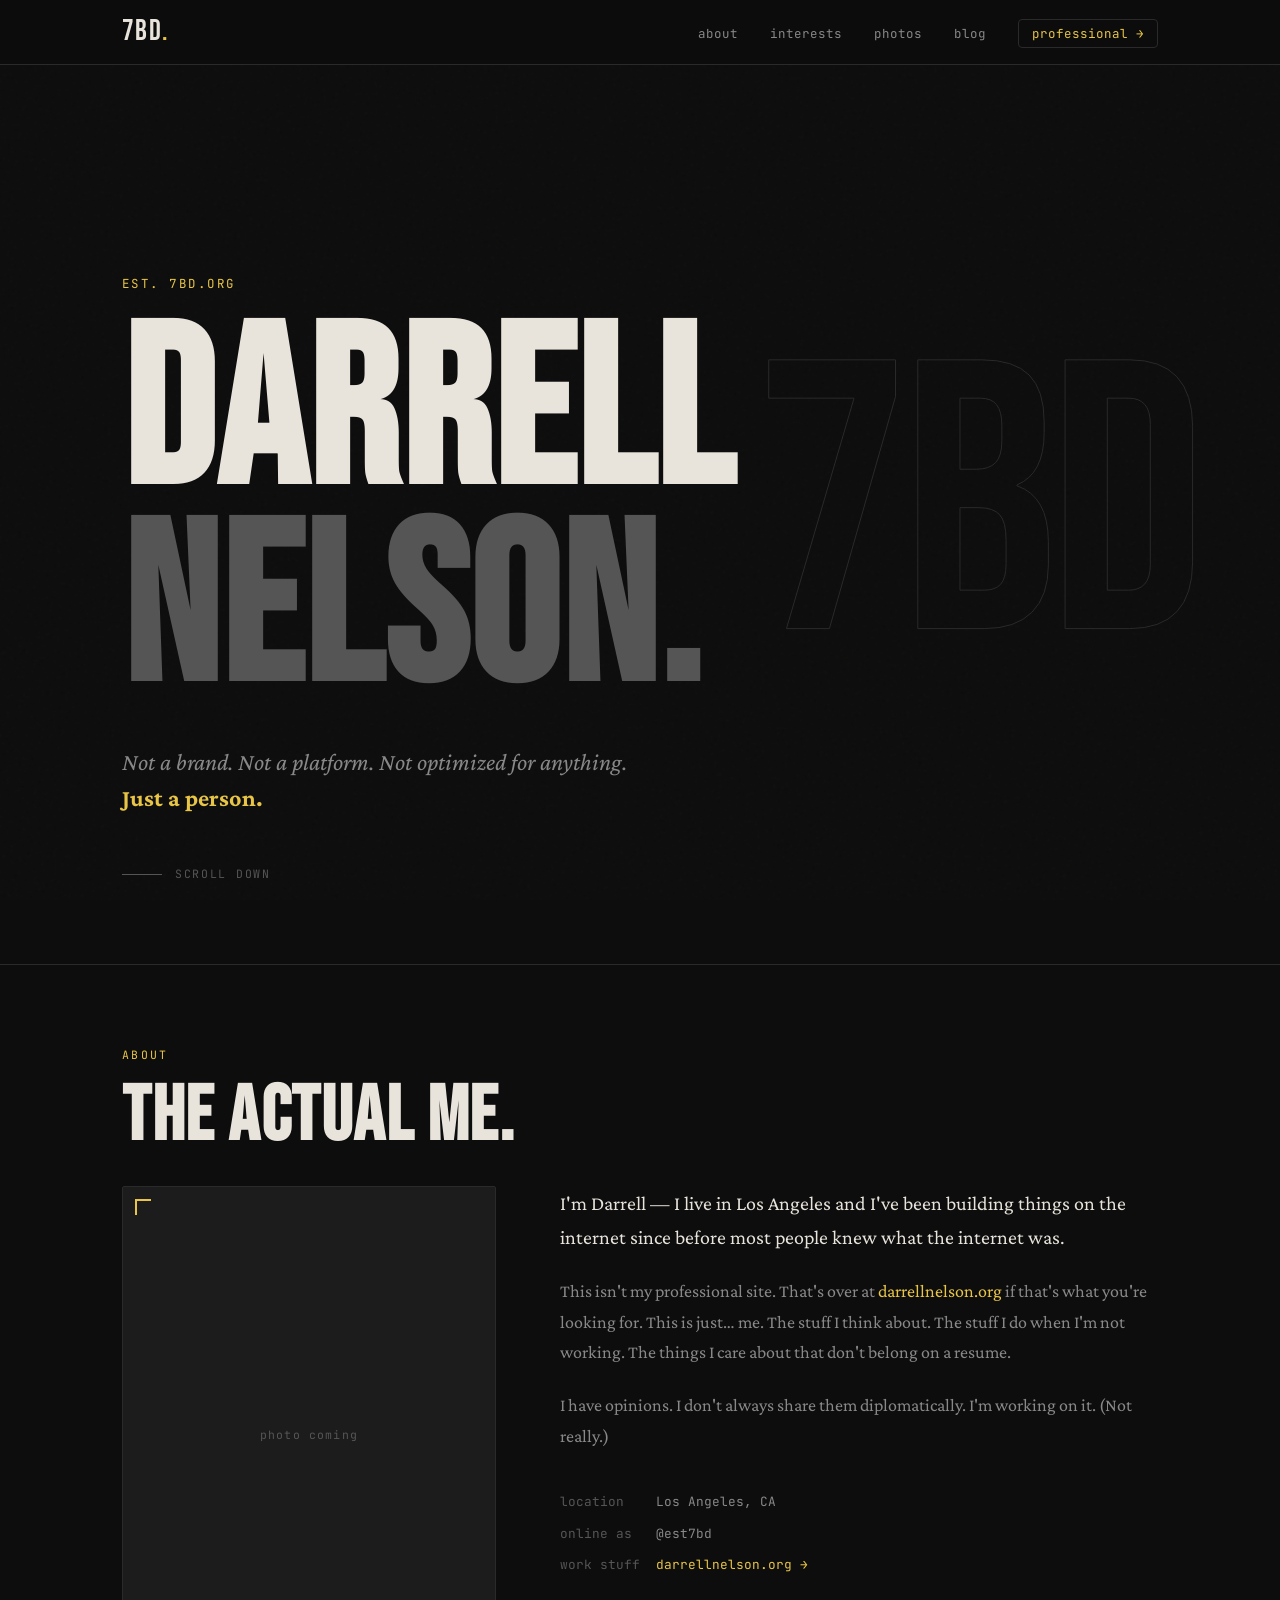
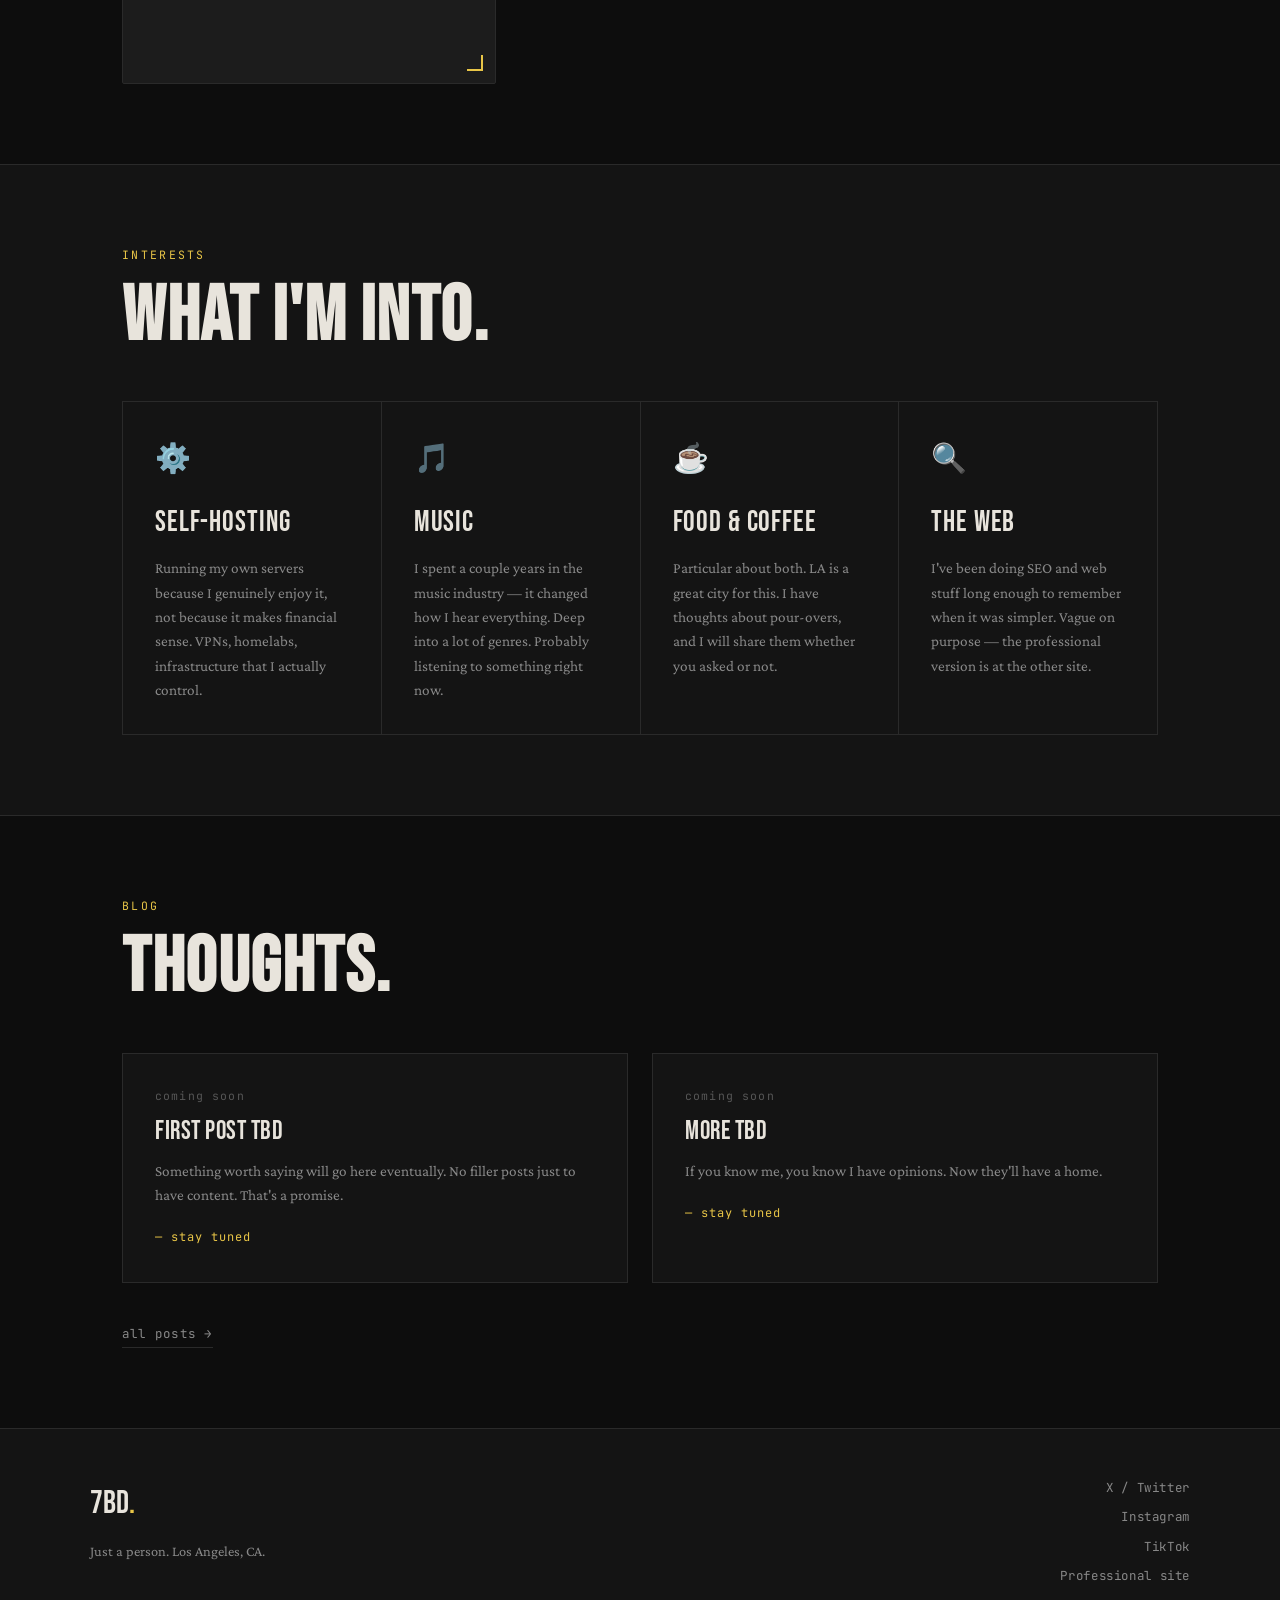
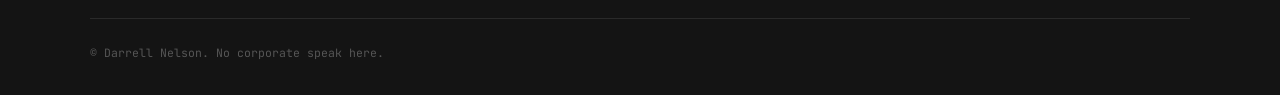
==== index.html @ 2e730505 "Add files via upload" ====
<!DOCTYPE html>
<html lang="en">
<head>
  <meta charset="UTF-8">
  <meta name="viewport" content="width=device-width, initial-scale=1.0">
  <title>7bd. — Darrell Nelson</title>
  <meta name="description" content="Darrell Nelson. Just a person. Los Angeles, CA.">
  <meta name="robots" content="index, follow">
  <link rel="canonical" href="https://7bd.org/">

  <!-- Open Graph -->
  <meta property="og:title" content="7bd. — Darrell Nelson">
  <meta property="og:description" content="Just a person. Los Angeles, CA.">
  <meta property="og:url" content="https://7bd.org/">
  <meta property="og:type" content="website">

  <link rel="stylesheet" href="/assets/css/style.css">
  <style>
    /* --- Hero --- */
    .hero {
      min-height: 100svh;
      display: flex;
      flex-direction: column;
      justify-content: flex-end;
      padding: 0 2rem 5rem;
      max-width: var(--max-w);
      margin: 0 auto;
      position: relative;
    }
    .hero-eyebrow {
      font-family: var(--font-mono);
      font-size: 0.78rem;
      letter-spacing: 0.2em;
      text-transform: uppercase;
      color: var(--accent);
      margin-bottom: 1.5rem;
    }
    .hero-name {
      font-family: var(--font-display);
      font-size: clamp(5rem, 18vw, 14rem);
      line-height: 0.88;
      letter-spacing: 0.01em;
      color: var(--text);
      margin-bottom: 2rem;
    }
    .hero-name span {
      display: block;
      color: var(--text-dim);
    }
    .hero-tagline {
      font-size: clamp(1.1rem, 2.5vw, 1.5rem);
      color: var(--text-muted);
      font-style: italic;
      max-width: 560px;
      margin-bottom: 3rem;
      line-height: 1.5;
    }
    .hero-tagline strong { color: var(--accent); font-style: normal; }
    .hero-scroll {
      font-family: var(--font-mono);
      font-size: 0.72rem;
      color: var(--text-dim);
      letter-spacing: 0.15em;
      text-transform: uppercase;
      display: flex;
      align-items: center;
      gap: 0.8rem;
    }
    .hero-scroll::before {
      content: '';
      display: block;
      width: 40px;
      height: 1px;
      background: var(--text-dim);
    }

    /* Large background text */
    .hero-bg-text {
      position: absolute;
      right: -0.02em;
      top: 50%;
      transform: translateY(-50%);
      font-family: var(--font-display);
      font-size: clamp(12rem, 30vw, 28rem);
      color: transparent;
      -webkit-text-stroke: 1px var(--border);
      pointer-events: none;
      user-select: none;
      white-space: nowrap;
      z-index: -1;
      letter-spacing: -0.02em;
    }

    /* --- About --- */
    .about-grid {
      display: grid;
      grid-template-columns: 1fr 1.6fr;
      gap: 4rem;
      align-items: start;
    }
    .about-photo-slot {
      aspect-ratio: 3/4;
      background: var(--bg3);
      border: 1px solid var(--border);
      border-radius: 2px;
      display: flex;
      align-items: center;
      justify-content: center;
      position: relative;
      overflow: hidden;
    }
    .about-photo-slot::after {
      content: 'photo coming';
      font-family: var(--font-mono);
      font-size: 0.72rem;
      color: var(--text-dim);
      letter-spacing: 0.1em;
    }
    .about-photo-slot .corner {
      position: absolute;
      width: 16px;
      height: 16px;
      border-color: var(--accent);
      border-style: solid;
      border-width: 0;
    }
    .corner.tl { top: 12px; left: 12px; border-top-width: 2px; border-left-width: 2px; }
    .corner.br { bottom: 12px; right: 12px; border-bottom-width: 2px; border-right-width: 2px; }
    .about-text p { margin-bottom: 1.4rem; color: var(--text-muted); }
    .about-text p:first-of-type { font-size: 1.25rem; color: var(--text); }
    .about-meta {
      margin-top: 2.5rem;
      display: flex;
      flex-direction: column;
      gap: 0.6rem;
    }
    .about-meta-item {
      display: flex;
      gap: 1rem;
      font-family: var(--font-mono);
      font-size: 0.8rem;
    }
    .about-meta-item .label { color: var(--text-dim); min-width: 80px; }
    .about-meta-item .value { color: var(--text-muted); }

    /* --- Hobbies / Interests --- */
    .hobbies-section { background: var(--bg2); }
    .interests-grid {
      display: grid;
      grid-template-columns: repeat(auto-fit, minmax(240px, 1fr));
      gap: 1px;
      border: 1px solid var(--border);
      background: var(--border);
      margin-top: 3rem;
    }
    .interest-card {
      background: var(--bg2);
      padding: 2rem;
      transition: background var(--transition);
    }
    .interest-card:hover { background: var(--bg3); }
    .interest-icon {
      font-size: 1.8rem;
      margin-bottom: 1rem;
      display: block;
    }
    .interest-name {
      font-family: var(--font-display);
      font-size: 1.8rem;
      color: var(--text);
      letter-spacing: 0.03em;
      margin-bottom: 0.5rem;
    }
    .interest-desc {
      font-size: 0.95rem;
      color: var(--text-muted);
      line-height: 1.6;
    }

    /* --- Blog preview --- */
    .blog-preview-grid {
      display: grid;
      grid-template-columns: repeat(auto-fit, minmax(280px, 1fr));
      gap: 1.5rem;
      margin-top: 3rem;
    }
    .blog-card {
      border: 1px solid var(--border);
      padding: 2rem;
      background: var(--bg2);
      transition: border-color var(--transition), transform var(--transition);
      cursor: pointer;
    }
    .blog-card:hover {
      border-color: var(--accent);
      transform: translateY(-2px);
    }
    .blog-card-date {
      font-family: var(--font-mono);
      font-size: 0.72rem;
      color: var(--text-dim);
      letter-spacing: 0.1em;
      margin-bottom: 0.8rem;
    }
    .blog-card-title {
      font-family: var(--font-display);
      font-size: 1.6rem;
      color: var(--text);
      letter-spacing: 0.02em;
      line-height: 1.1;
      margin-bottom: 0.8rem;
    }
    .blog-card-excerpt {
      font-size: 0.95rem;
      color: var(--text-muted);
      line-height: 1.6;
    }
    .blog-card-link {
      display: inline-block;
      margin-top: 1.2rem;
      font-family: var(--font-mono);
      font-size: 0.75rem;
      color: var(--accent);
      letter-spacing: 0.08em;
    }
    .view-all {
      display: inline-block;
      margin-top: 2.5rem;
      font-family: var(--font-mono);
      font-size: 0.78rem;
      letter-spacing: 0.1em;
      color: var(--text-muted);
      border-bottom: 1px solid var(--border);
      padding-bottom: 2px;
      transition: color var(--transition), border-color var(--transition);
    }
    .view-all:hover { color: var(--accent); border-color: var(--accent); }

    /* Animations */
    .fade-up {
      opacity: 0;
      transform: translateY(24px);
      animation: fadeUp 0.7s ease forwards;
    }
    @keyframes fadeUp {
      to { opacity: 1; transform: translateY(0); }
    }
    .hero-eyebrow { animation-delay: 0.1s; }
    .hero-name    { animation-delay: 0.2s; }
    .hero-tagline { animation-delay: 0.35s; }
    .hero-scroll  { animation-delay: 0.5s; }

    @media (max-width: 768px) {
      .about-grid { grid-template-columns: 1fr; }
      .about-photo-slot { aspect-ratio: 4/3; }
      .hero-bg-text { display: none; }
    }
  </style>
</head>
<body>

<div id="header-placeholder"></div>

<main>

  <!-- HERO -->
  <section style="position:relative; overflow:hidden;">
    <div class="hero">
      <div class="hero-bg-text" aria-hidden="true">7BD</div>
      <p class="hero-eyebrow fade-up">est. 7bd.org</p>
      <h1 class="hero-name fade-up">
        Darrell<span>Nelson.</span>
      </h1>
      <p class="hero-tagline fade-up">
        Not a brand. Not a platform. Not optimized for anything.<br>
        <strong>Just a person.</strong>
      </p>
      <p class="hero-scroll fade-up">scroll down</p>
    </div>
  </section>

  <hr class="divider">

  <!-- ABOUT -->
  <section id="about">
    <div class="section">
      <span class="section-label">about</span>
      <h2 class="section-title">The actual me.</h2>
      <div class="about-grid">
        <div class="about-photo-slot">
          <div class="corner tl"></div>
          <div class="corner br"></div>
        </div>
        <div class="about-text">
          <p>I'm Darrell — I live in Los Angeles and I've been building things on the internet since before most people knew what the internet was.</p>
          <p>This isn't my professional site. That's over at <a href="https://darrellnelson.org" target="_blank" rel="noopener">darrellnelson.org</a> if that's what you're looking for. This is just… me. The stuff I think about. The stuff I do when I'm not working. The things I care about that don't belong on a resume.</p>
          <p>I have opinions. I don't always share them diplomatically. I'm working on it. (Not really.)</p>
          <div class="about-meta">
            <div class="about-meta-item">
              <span class="label">location</span>
              <span class="value">Los Angeles, CA</span>
            </div>
            <div class="about-meta-item">
              <span class="label">online as</span>
              <span class="value">@est7bd</span>
            </div>
            <div class="about-meta-item">
              <span class="label">work stuff</span>
              <span class="value"><a href="https://darrellnelson.org" target="_blank" rel="noopener">darrellnelson.org →</a></span>
            </div>
          </div>
        </div>
      </div>
    </div>
  </section>

  <hr class="divider">

  <!-- INTERESTS -->
  <section id="hobbies" class="hobbies-section">
    <div class="section">
      <span class="section-label">interests</span>
      <h2 class="section-title">What I'm into.</h2>
      <div class="interests-grid">
        <div class="interest-card">
          <span class="interest-icon">⚙️</span>
          <div class="interest-name">Self-Hosting</div>
          <p class="interest-desc">Running my own servers because I genuinely enjoy it, not because it makes financial sense. VPNs, homelabs, infrastructure that I actually control.</p>
        </div>
        <div class="interest-card">
          <span class="interest-icon">🎵</span>
          <div class="interest-name">Music</div>
          <p class="interest-desc">I spent a couple years in the music industry — it changed how I hear everything. Deep into a lot of genres. Probably listening to something right now.</p>
        </div>
        <div class="interest-card">
          <span class="interest-icon">☕</span>
          <div class="interest-name">Food & Coffee</div>
          <p class="interest-desc">Particular about both. LA is a great city for this. I have thoughts about pour-overs, and I will share them whether you asked or not.</p>
        </div>
        <div class="interest-card">
          <span class="interest-icon">🔍</span>
          <div class="interest-name">The Web</div>
          <p class="interest-desc">I've been doing SEO and web stuff long enough to remember when it was simpler. Vague on purpose — the professional version is at the other site.</p>
        </div>
      </div>
    </div>
  </section>

  <hr class="divider">

  <!-- BLOG PREVIEW -->
  <section id="blog-preview">
    <div class="section">
      <span class="section-label">blog</span>
      <h2 class="section-title">Thoughts.</h2>
      <div class="blog-preview-grid">
        <div class="blog-card">
          <div class="blog-card-date">coming soon</div>
          <div class="blog-card-title">First post TBD</div>
          <p class="blog-card-excerpt">Something worth saying will go here eventually. No filler posts just to have content. That's a promise.</p>
          <span class="blog-card-link">— stay tuned</span>
        </div>
        <div class="blog-card">
          <div class="blog-card-date">coming soon</div>
          <div class="blog-card-title">More TBD</div>
          <p class="blog-card-excerpt">If you know me, you know I have opinions. Now they'll have a home.</p>
          <span class="blog-card-link">— stay tuned</span>
        </div>
      </div>
      <a href="/blog" class="view-all">all posts →</a>
    </div>
  </section>

</main>

<div id="footer-placeholder"></div>
<script src="/assets/js/includes.js"></script>
</body>
</html>
---- assets/css/style.css ----
/* =============================================
   7bd.org — Main Stylesheet
   Dark, bold, personal. No corporate nonsense.
   ============================================= */

@import url('https://fonts.googleapis.com/css2?family=Bebas+Neue&family=Crimson+Pro:ital,wght@0,300;0,400;0,600;1,300;1,400&family=JetBrains+Mono:wght@400;500&display=swap');

/* --- Variables --- */
:root {
  --bg:         #0d0d0d;
  --bg2:        #141414;
  --bg3:        #1c1c1c;
  --surface:    #1f1f1f;
  --border:     #2a2a2a;
  --accent:     #e8c547;
  --accent2:    #c4813a;
  --text:       #e8e4dc;
  --text-muted: #888;
  --text-dim:   #555;
  --font-display: 'Bebas Neue', sans-serif;
  --font-body:    'Crimson Pro', Georgia, serif;
  --font-mono:    'JetBrains Mono', monospace;
  --radius:     4px;
  --max-w:      1100px;
  --transition: 0.2s ease;
}

/* --- Reset --- */
*, *::before, *::after { box-sizing: border-box; margin: 0; padding: 0; }
html { scroll-behavior: smooth; }
body {
  background: var(--bg);
  color: var(--text);
  font-family: var(--font-body);
  font-size: 1.125rem;
  line-height: 1.7;
  -webkit-font-smoothing: antialiased;
  overflow-x: hidden;
}
img { max-width: 100%; display: block; }
a { color: var(--accent); text-decoration: none; transition: color var(--transition); }
a:hover { color: #fff; }

/* --- Noise Overlay --- */
body::before {
  content: '';
  position: fixed;
  inset: 0;
  background-image: url("data:image/svg+xml,%3Csvg viewBox='0 0 256 256' xmlns='http://www.w3.org/2000/svg'%3E%3Cfilter id='noise'%3E%3CfeTurbulence type='fractalNoise' baseFrequency='0.9' numOctaves='4' stitchTiles='stitch'/%3E%3C/filter%3E%3Crect width='100%25' height='100%25' filter='url(%23noise)' opacity='0.04'/%3E%3C/svg%3E");
  pointer-events: none;
  z-index: 0;
  opacity: 0.5;
}

/* --- Header --- */
.site-header {
  position: fixed;
  top: 0; left: 0; right: 0;
  z-index: 100;
  border-bottom: 1px solid var(--border);
  background: rgba(13,13,13,0.92);
  backdrop-filter: blur(12px);
}
.nav-inner {
  max-width: var(--max-w);
  margin: 0 auto;
  padding: 0 2rem;
  height: 64px;
  display: flex;
  align-items: center;
  justify-content: space-between;
}
.nav-logo {
  font-family: var(--font-display);
  font-size: 1.8rem;
  color: var(--text);
  letter-spacing: 0.05em;
  line-height: 1;
}
.nav-logo-dot { color: var(--accent); }
.nav-links {
  display: flex;
  list-style: none;
  gap: 2rem;
  align-items: center;
}
.nav-links a {
  font-family: var(--font-mono);
  font-size: 0.78rem;
  color: var(--text-muted);
  letter-spacing: 0.08em;
  text-transform: lowercase;
  transition: color var(--transition);
}
.nav-links a:hover,
.nav-links a.active { color: var(--text); }
.nav-links .nav-pro {
  border: 1px solid var(--border);
  padding: 0.3rem 0.8rem;
  border-radius: var(--radius);
  color: var(--accent);
}
.nav-links .nav-pro:hover {
  background: var(--accent);
  color: var(--bg);
  border-color: var(--accent);
}

/* Mobile nav toggle */
.nav-toggle {
  display: none;
  flex-direction: column;
  gap: 5px;
  background: none;
  border: none;
  cursor: pointer;
  padding: 4px;
}
.nav-toggle span {
  display: block;
  width: 24px;
  height: 2px;
  background: var(--text);
  transition: all var(--transition);
}

/* --- Main Content Offset --- */
main { padding-top: 64px; position: relative; z-index: 1; }

/* --- Section Wrapper --- */
.section {
  max-width: var(--max-w);
  margin: 0 auto;
  padding: 5rem 2rem;
}
.section-label {
  font-family: var(--font-mono);
  font-size: 0.72rem;
  letter-spacing: 0.2em;
  text-transform: uppercase;
  color: var(--accent);
  margin-bottom: 1rem;
  display: block;
}
.section-title {
  font-family: var(--font-display);
  font-size: clamp(2.5rem, 6vw, 5rem);
  line-height: 0.95;
  letter-spacing: 0.02em;
  color: var(--text);
  margin-bottom: 2rem;
}

/* --- Footer --- */
.site-footer {
  border-top: 1px solid var(--border);
  background: var(--bg2);
  padding: 3rem 2rem 2rem;
  position: relative;
  z-index: 1;
}
.footer-inner {
  max-width: var(--max-w);
  margin: 0 auto;
  display: flex;
  justify-content: space-between;
  align-items: flex-start;
  gap: 2rem;
  flex-wrap: wrap;
}
.footer-logo {
  font-family: var(--font-display);
  font-size: 2rem;
  color: var(--text);
  display: block;
  margin-bottom: 0.5rem;
}
.footer-logo span { color: var(--accent); }
.footer-left p {
  font-size: 0.9rem;
  color: var(--text-muted);
}
.footer-links {
  display: flex;
  flex-direction: column;
  gap: 0.5rem;
  align-items: flex-end;
}
.footer-links a {
  font-family: var(--font-mono);
  font-size: 0.78rem;
  color: var(--text-muted);
  letter-spacing: 0.05em;
}
.footer-links a:hover { color: var(--accent); }
.footer-bottom {
  max-width: var(--max-w);
  margin: 2rem auto 0;
  padding-top: 1.5rem;
  border-top: 1px solid var(--border);
  font-family: var(--font-mono);
  font-size: 0.72rem;
  color: var(--text-dim);
}

/* --- Divider --- */
.divider {
  border: none;
  border-top: 1px solid var(--border);
  margin: 0;
}

/* --- Responsive --- */
@media (max-width: 768px) {
  .nav-toggle { display: flex; }
  .nav-links {
    display: none;
    position: absolute;
    top: 64px;
    left: 0; right: 0;
    background: var(--bg2);
    border-bottom: 1px solid var(--border);
    flex-direction: column;
    align-items: flex-start;
    padding: 1.5rem 2rem;
    gap: 1.2rem;
  }
  .nav-links.open { display: flex; }
  .nav-links .nav-pro { border: none; padding: 0; }
  .footer-inner { flex-direction: column; }
  .footer-links { align-items: flex-start; }
}
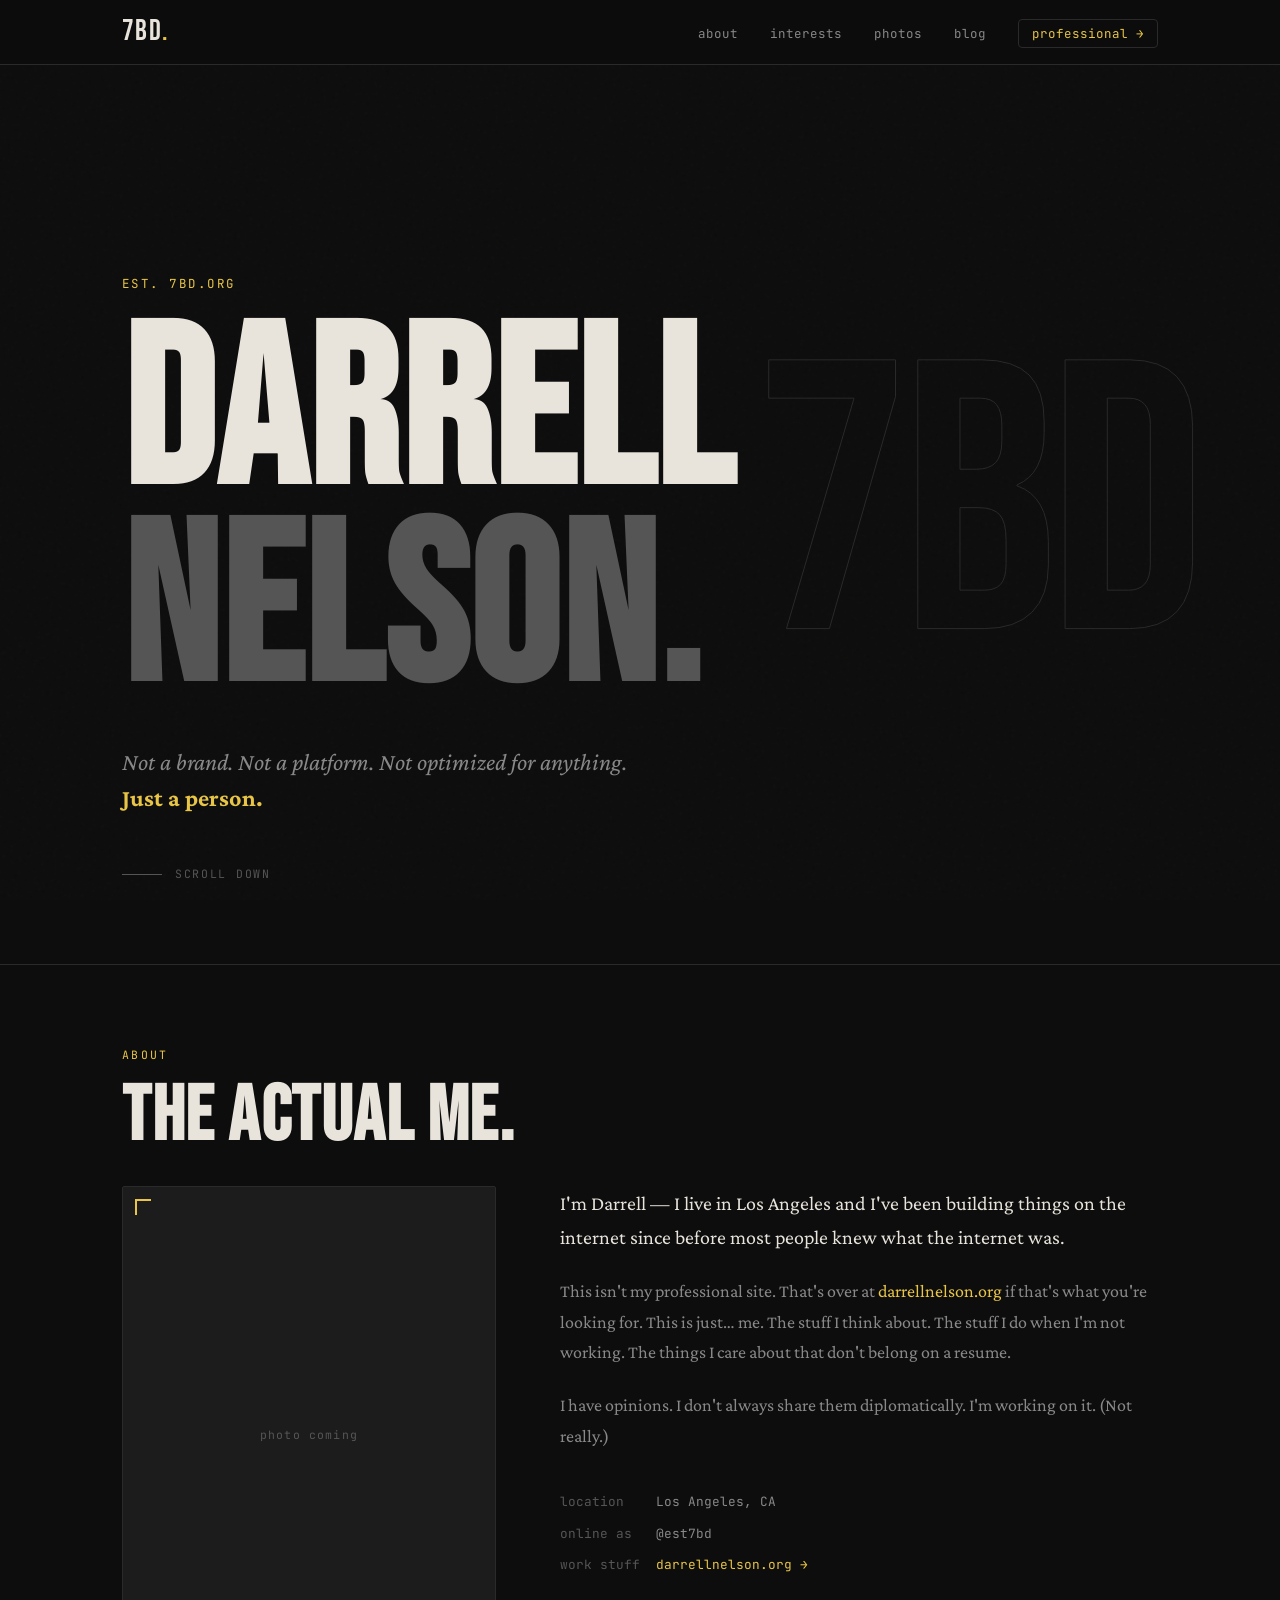
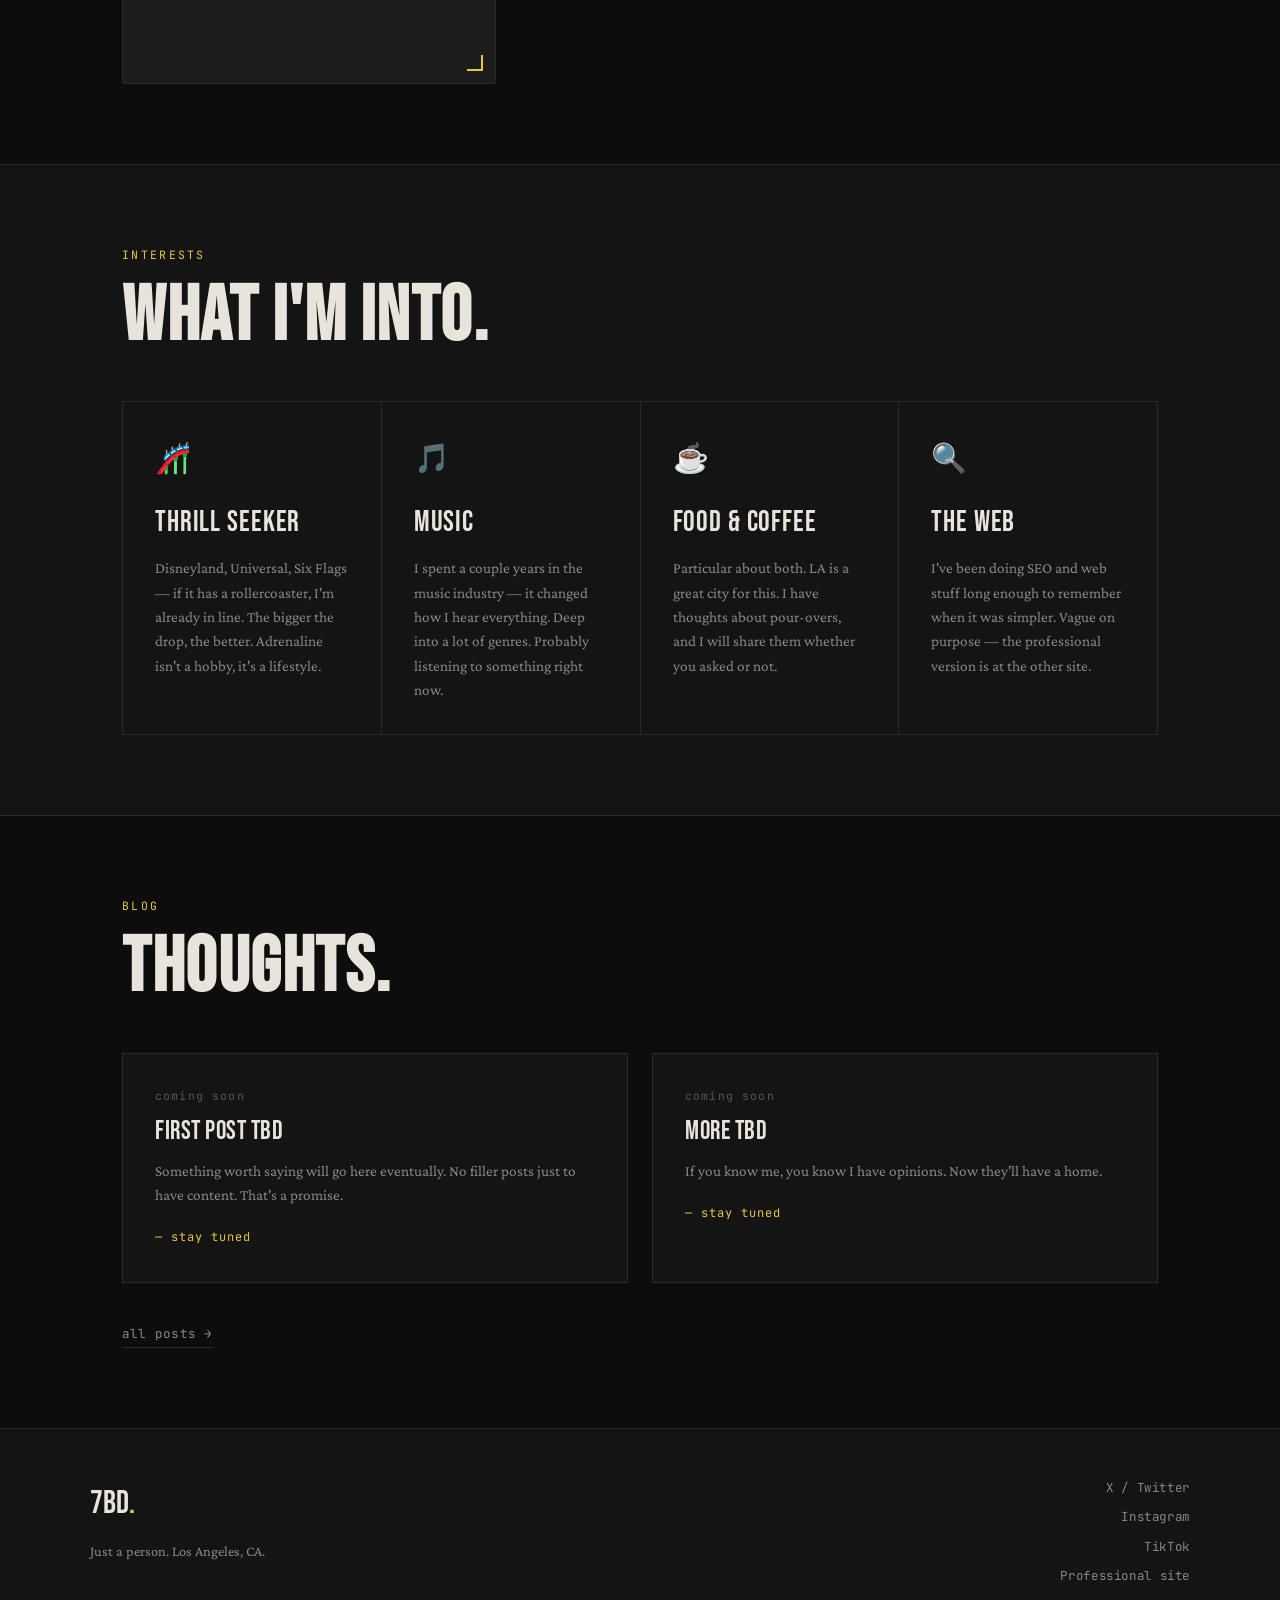
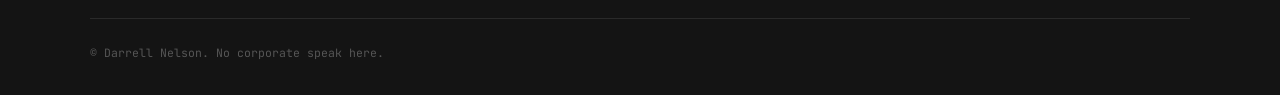
==== commit e00836f8: "Add files via upload" ====
--- a/index.html
+++ b/index.html
@@ -323,9 +323,9 @@
       <h2 class="section-title">What I'm into.</h2>
       <div class="interests-grid">
         <div class="interest-card">
-          <span class="interest-icon">⚙️</span>
-          <div class="interest-name">Self-Hosting</div>
-          <p class="interest-desc">Running my own servers because I genuinely enjoy it, not because it makes financial sense. VPNs, homelabs, infrastructure that I actually control.</p>
+          <span class="interest-icon">🎢</span>
+          <div class="interest-name">Thrill Seeker</div>
+          <p class="interest-desc">Disneyland, Universal, Six Flags — if it has a rollercoaster, I'm already in line. The bigger the drop, the better. Adrenaline isn't a hobby, it's a lifestyle.</p>
         </div>
         <div class="interest-card">
           <span class="interest-icon">🎵</span>
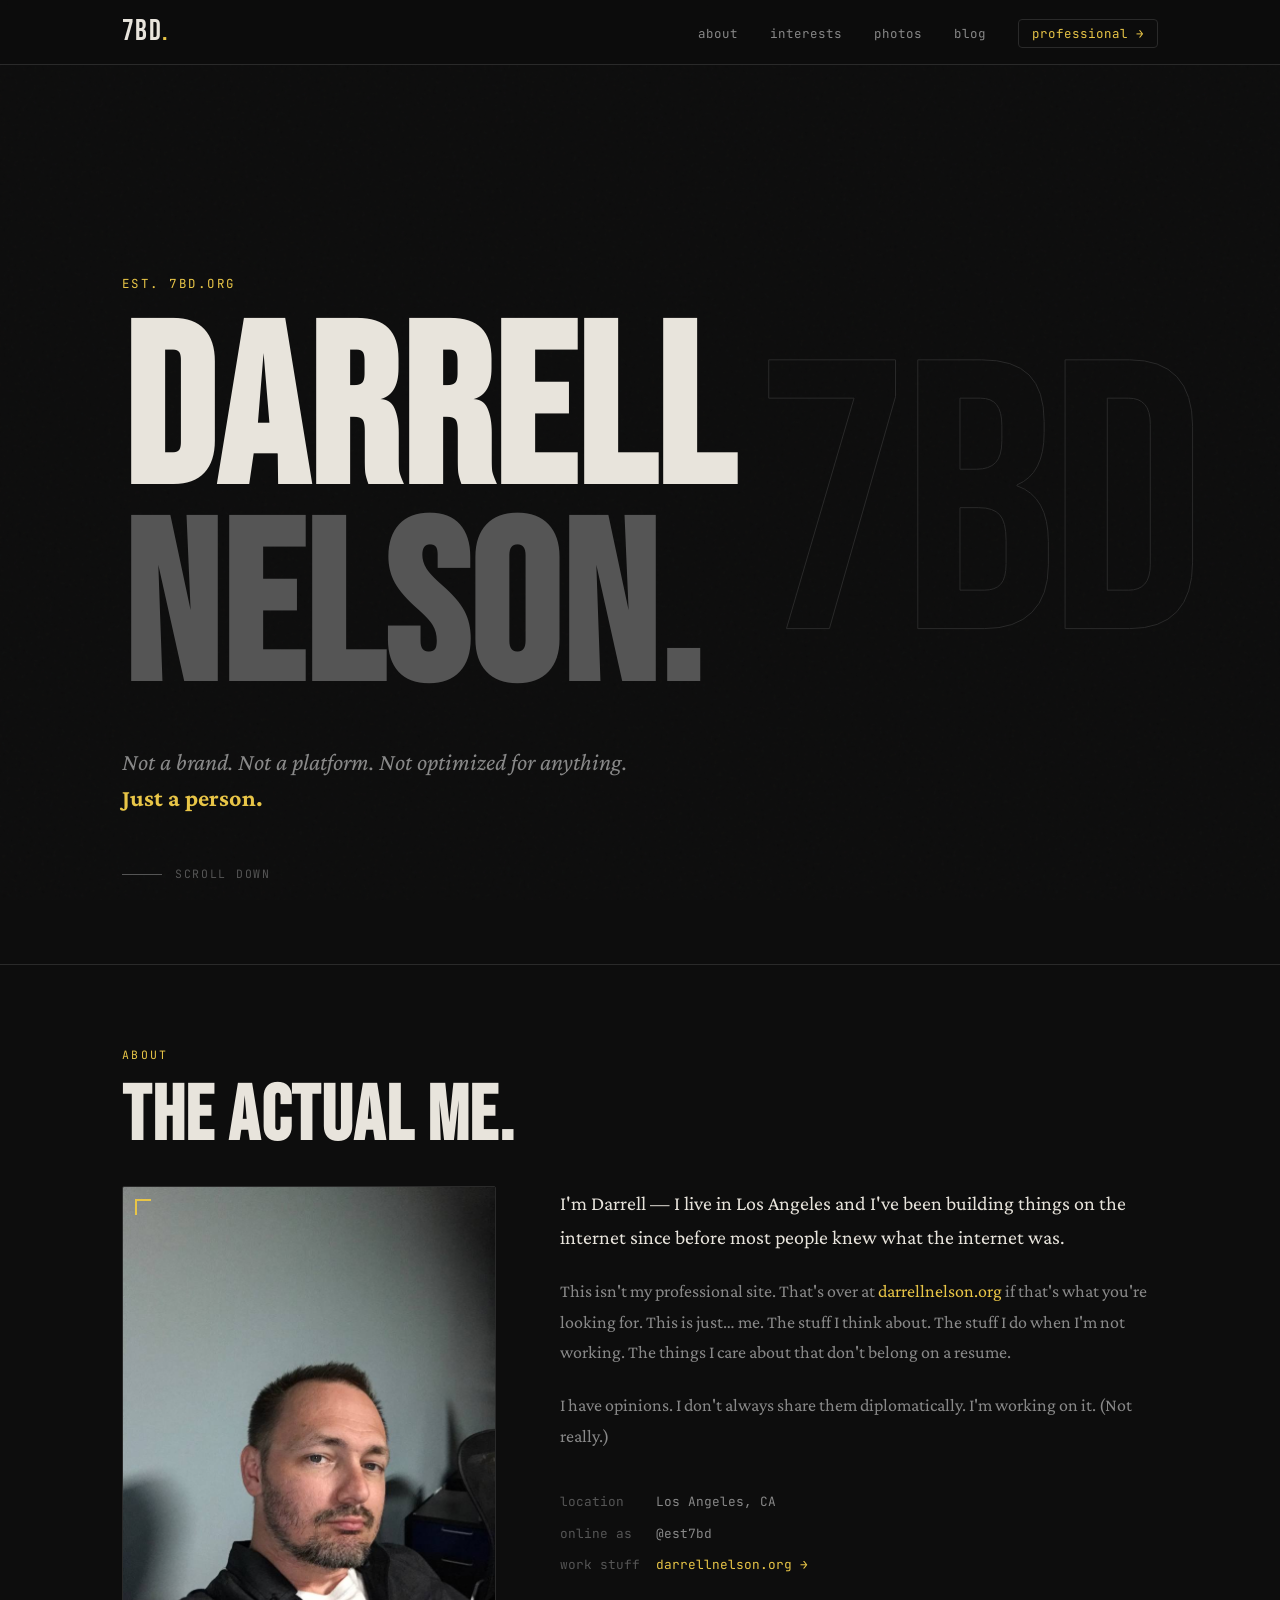
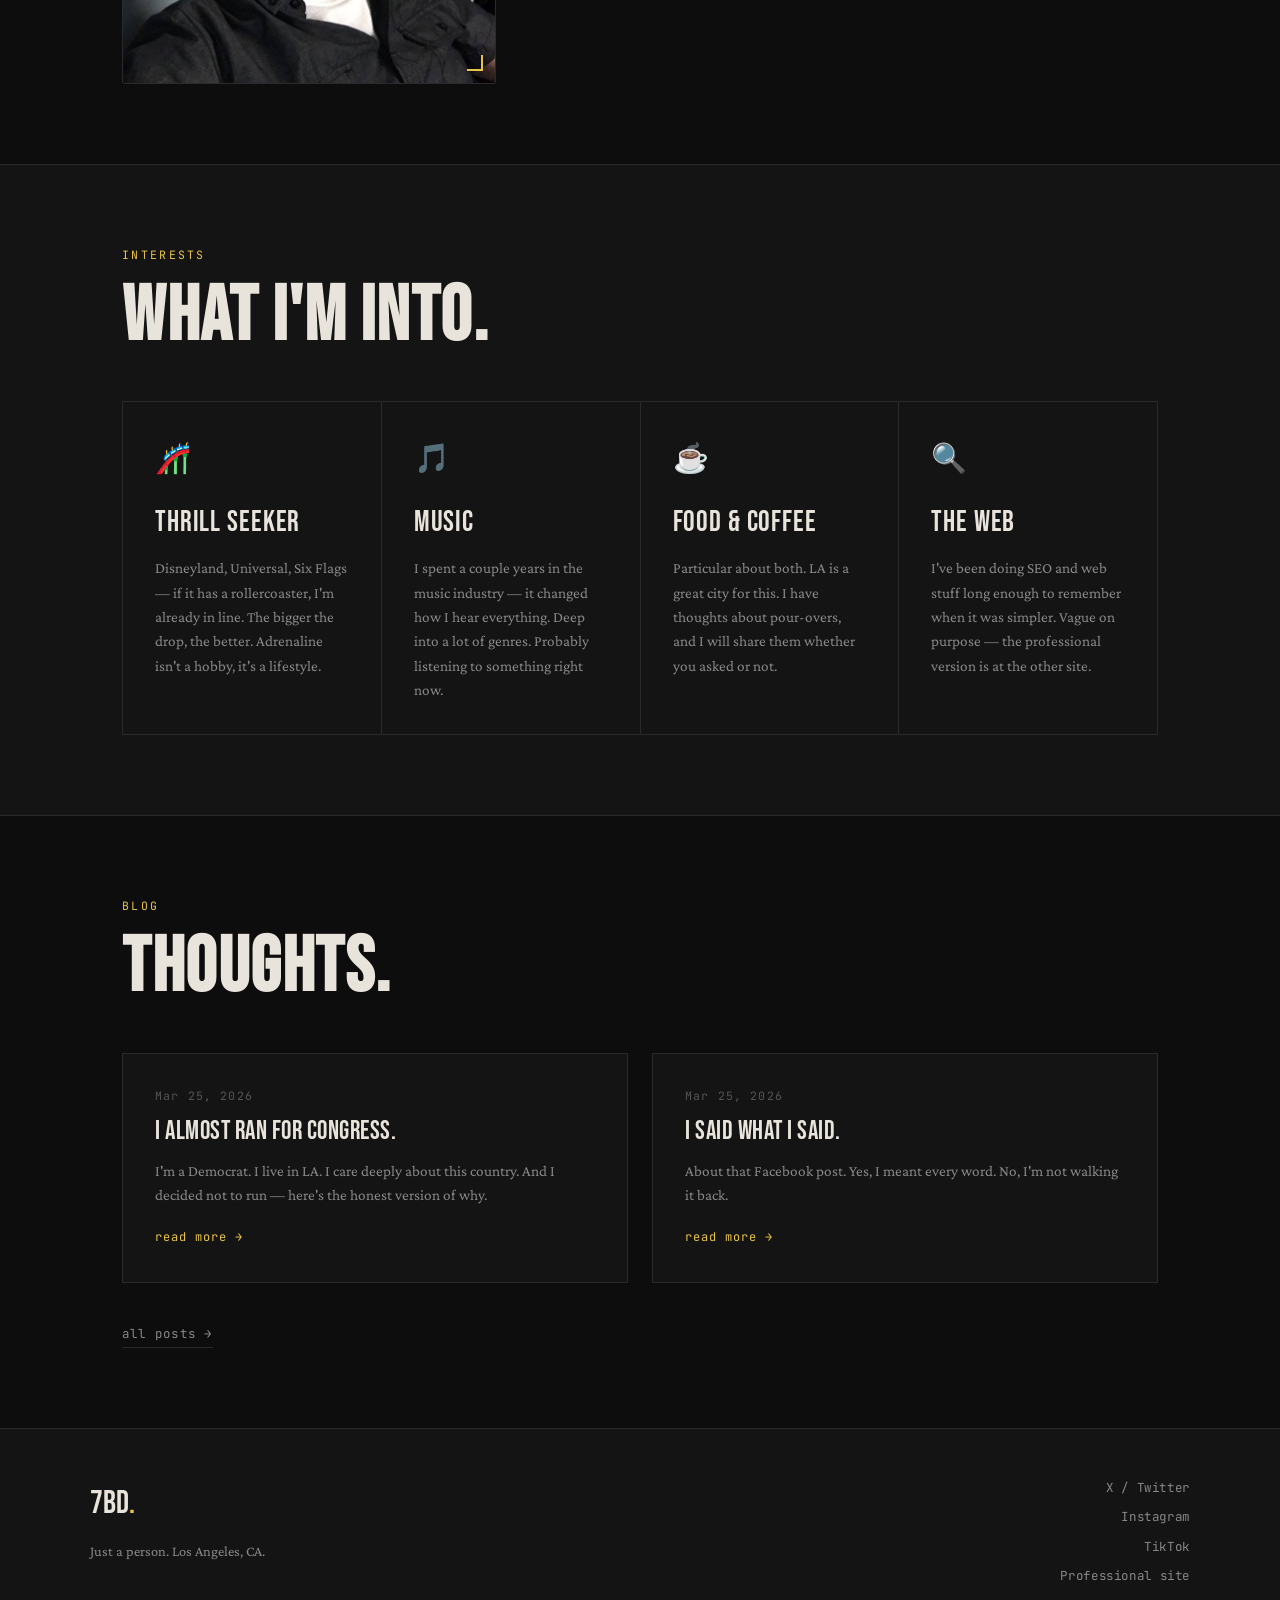
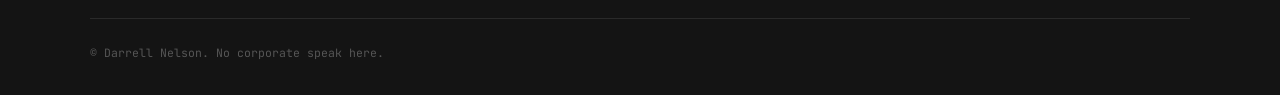
==== commit 8baa09c4: "Add files via upload" ====
--- a/index.html
+++ b/index.html
@@ -1,379 +1,430 @@
 <!DOCTYPE html>
 <html lang="en">
 <head>
-  <meta charset="UTF-8">
-  <meta name="viewport" content="width=device-width, initial-scale=1.0">
-  <title>7bd. — Darrell Nelson</title>
-  <meta name="description" content="Darrell Nelson. Just a person. Los Angeles, CA.">
-  <meta name="robots" content="index, follow">
-  <link rel="canonical" href="https://7bd.org/">
-
-  <!-- Open Graph -->
-  <meta property="og:title" content="7bd. — Darrell Nelson">
-  <meta property="og:description" content="Just a person. Los Angeles, CA.">
-  <meta property="og:url" content="https://7bd.org/">
-  <meta property="og:type" content="website">
-
-  <link rel="stylesheet" href="/assets/css/style.css">
-  <style>
-    /* --- Hero --- */
-    .hero {
-      min-height: 100svh;
-      display: flex;
-      flex-direction: column;
-      justify-content: flex-end;
-      padding: 0 2rem 5rem;
-      max-width: var(--max-w);
-      margin: 0 auto;
-      position: relative;
-    }
-    .hero-eyebrow {
-      font-family: var(--font-mono);
-      font-size: 0.78rem;
-      letter-spacing: 0.2em;
-      text-transform: uppercase;
-      color: var(--accent);
-      margin-bottom: 1.5rem;
-    }
-    .hero-name {
-      font-family: var(--font-display);
-      font-size: clamp(5rem, 18vw, 14rem);
-      line-height: 0.88;
-      letter-spacing: 0.01em;
-      color: var(--text);
-      margin-bottom: 2rem;
-    }
-    .hero-name span {
-      display: block;
-      color: var(--text-dim);
-    }
-    .hero-tagline {
-      font-size: clamp(1.1rem, 2.5vw, 1.5rem);
-      color: var(--text-muted);
-      font-style: italic;
-      max-width: 560px;
-      margin-bottom: 3rem;
-      line-height: 1.5;
-    }
-    .hero-tagline strong { color: var(--accent); font-style: normal; }
-    .hero-scroll {
-      font-family: var(--font-mono);
-      font-size: 0.72rem;
-      color: var(--text-dim);
-      letter-spacing: 0.15em;
-      text-transform: uppercase;
-      display: flex;
-      align-items: center;
-      gap: 0.8rem;
-    }
-    .hero-scroll::before {
-      content: '';
-      display: block;
-      width: 40px;
-      height: 1px;
-      background: var(--text-dim);
-    }
-
-    /* Large background text */
-    .hero-bg-text {
-      position: absolute;
-      right: -0.02em;
-      top: 50%;
-      transform: translateY(-50%);
-      font-family: var(--font-display);
-      font-size: clamp(12rem, 30vw, 28rem);
-      color: transparent;
-      -webkit-text-stroke: 1px var(--border);
-      pointer-events: none;
-      user-select: none;
-      white-space: nowrap;
-      z-index: -1;
-      letter-spacing: -0.02em;
-    }
-
-    /* --- About --- */
-    .about-grid {
-      display: grid;
-      grid-template-columns: 1fr 1.6fr;
-      gap: 4rem;
-      align-items: start;
-    }
-    .about-photo-slot {
-      aspect-ratio: 3/4;
-      background: var(--bg3);
-      border: 1px solid var(--border);
-      border-radius: 2px;
-      display: flex;
-      align-items: center;
-      justify-content: center;
-      position: relative;
-      overflow: hidden;
-    }
-    .about-photo-slot::after {
-      content: 'photo coming';
-      font-family: var(--font-mono);
-      font-size: 0.72rem;
-      color: var(--text-dim);
-      letter-spacing: 0.1em;
-    }
-    .about-photo-slot .corner {
-      position: absolute;
-      width: 16px;
-      height: 16px;
-      border-color: var(--accent);
-      border-style: solid;
-      border-width: 0;
-    }
-    .corner.tl { top: 12px; left: 12px; border-top-width: 2px; border-left-width: 2px; }
-    .corner.br { bottom: 12px; right: 12px; border-bottom-width: 2px; border-right-width: 2px; }
-    .about-text p { margin-bottom: 1.4rem; color: var(--text-muted); }
-    .about-text p:first-of-type { font-size: 1.25rem; color: var(--text); }
-    .about-meta {
-      margin-top: 2.5rem;
-      display: flex;
-      flex-direction: column;
-      gap: 0.6rem;
-    }
-    .about-meta-item {
-      display: flex;
-      gap: 1rem;
-      font-family: var(--font-mono);
-      font-size: 0.8rem;
-    }
-    .about-meta-item .label { color: var(--text-dim); min-width: 80px; }
-    .about-meta-item .value { color: var(--text-muted); }
-
-    /* --- Hobbies / Interests --- */
-    .hobbies-section { background: var(--bg2); }
-    .interests-grid {
-      display: grid;
-      grid-template-columns: repeat(auto-fit, minmax(240px, 1fr));
-      gap: 1px;
-      border: 1px solid var(--border);
-      background: var(--border);
-      margin-top: 3rem;
-    }
-    .interest-card {
-      background: var(--bg2);
-      padding: 2rem;
-      transition: background var(--transition);
-    }
-    .interest-card:hover { background: var(--bg3); }
-    .interest-icon {
-      font-size: 1.8rem;
-      margin-bottom: 1rem;
-      display: block;
-    }
-    .interest-name {
-      font-family: var(--font-display);
-      font-size: 1.8rem;
-      color: var(--text);
-      letter-spacing: 0.03em;
-      margin-bottom: 0.5rem;
-    }
-    .interest-desc {
-      font-size: 0.95rem;
-      color: var(--text-muted);
-      line-height: 1.6;
-    }
-
-    /* --- Blog preview --- */
-    .blog-preview-grid {
-      display: grid;
-      grid-template-columns: repeat(auto-fit, minmax(280px, 1fr));
-      gap: 1.5rem;
-      margin-top: 3rem;
-    }
-    .blog-card {
-      border: 1px solid var(--border);
-      padding: 2rem;
-      background: var(--bg2);
-      transition: border-color var(--transition), transform var(--transition);
-      cursor: pointer;
-    }
-    .blog-card:hover {
-      border-color: var(--accent);
-      transform: translateY(-2px);
-    }
-    .blog-card-date {
-      font-family: var(--font-mono);
-      font-size: 0.72rem;
-      color: var(--text-dim);
-      letter-spacing: 0.1em;
-      margin-bottom: 0.8rem;
-    }
-    .blog-card-title {
-      font-family: var(--font-display);
-      font-size: 1.6rem;
-      color: var(--text);
-      letter-spacing: 0.02em;
-      line-height: 1.1;
-      margin-bottom: 0.8rem;
-    }
-    .blog-card-excerpt {
-      font-size: 0.95rem;
-      color: var(--text-muted);
-      line-height: 1.6;
-    }
-    .blog-card-link {
-      display: inline-block;
-      margin-top: 1.2rem;
-      font-family: var(--font-mono);
-      font-size: 0.75rem;
-      color: var(--accent);
-      letter-spacing: 0.08em;
-    }
-    .view-all {
-      display: inline-block;
-      margin-top: 2.5rem;
-      font-family: var(--font-mono);
-      font-size: 0.78rem;
-      letter-spacing: 0.1em;
-      color: var(--text-muted);
-      border-bottom: 1px solid var(--border);
-      padding-bottom: 2px;
-      transition: color var(--transition), border-color var(--transition);
-    }
-    .view-all:hover { color: var(--accent); border-color: var(--accent); }
-
-    /* Animations */
-    .fade-up {
-      opacity: 0;
-      transform: translateY(24px);
-      animation: fadeUp 0.7s ease forwards;
-    }
-    @keyframes fadeUp {
-      to { opacity: 1; transform: translateY(0); }
-    }
-    .hero-eyebrow { animation-delay: 0.1s; }
-    .hero-name    { animation-delay: 0.2s; }
-    .hero-tagline { animation-delay: 0.35s; }
-    .hero-scroll  { animation-delay: 0.5s; }
-
-    @media (max-width: 768px) {
-      .about-grid { grid-template-columns: 1fr; }
-      .about-photo-slot { aspect-ratio: 4/3; }
-      .hero-bg-text { display: none; }
-    }
-  </style>
+    <meta charset="UTF-8">
+    <meta name="viewport" content="width=device-width, initial-scale=1.0">
+    <title>7bd. — Darrell Nelson</title>
+    <meta name="description" content="Darrell Nelson. Just a person. Los Angeles, CA.">
+    <meta name="robots" content="index, follow">
+    <link rel="canonical" href="https://7bd.org/">
+    
+    <!-- Open Graph -->
+    <meta property="og:title" content="7bd. — Darrell Nelson">
+    <meta property="og:description" content="Just a person. Los Angeles, CA.">
+    <meta property="og:url" content="https://7bd.org/">
+    <meta property="og:type" content="website">
+    
+    <link rel="stylesheet" href="/assets/css/style.css">
+    
+    <style>
+        /* --- Hero --- */
+        .hero {
+            min-height: 100svh;
+            display: flex;
+            flex-direction: column;
+            justify-content: flex-end;
+            padding: 0 2rem 5rem;
+            max-width: var(--max-w);
+            margin: 0 auto;
+            position: relative;
+        }
+        .hero-eyebrow {
+            font-family: var(--font-mono);
+            font-size: 0.78rem;
+            letter-spacing: 0.2em;
+            text-transform: uppercase;
+            color: var(--accent);
+            margin-bottom: 1.5rem;
+        }
+        .hero-name {
+            font-family: var(--font-display);
+            font-size: clamp(5rem, 18vw, 14rem);
+            line-height: 0.88;
+            letter-spacing: 0.01em;
+            color: var(--text);
+            margin-bottom: 2rem;
+        }
+        .hero-name span {
+            display: block;
+            color: var(--text-dim);
+        }
+        .hero-tagline {
+            font-size: clamp(1.1rem, 2.5vw, 1.5rem);
+            color: var(--text-muted);
+            font-style: italic;
+            max-width: 560px;
+            margin-bottom: 3rem;
+            line-height: 1.5;
+        }
+        .hero-tagline strong {
+            color: var(--accent);
+            font-style: normal;
+        }
+        .hero-scroll {
+            font-family: var(--font-mono);
+            font-size: 0.72rem;
+            color: var(--text-dim);
+            letter-spacing: 0.15em;
+            text-transform: uppercase;
+            display: flex;
+            align-items: center;
+            gap: 0.8rem;
+        }
+        .hero-scroll::before {
+            content: '';
+            display: block;
+            width: 40px;
+            height: 1px;
+            background: var(--text-dim);
+        }
+
+        /* Large background text */
+        .hero-bg-text {
+            position: absolute;
+            right: -0.02em;
+            top: 50%;
+            transform: translateY(-50%);
+            font-family: var(--font-display);
+            font-size: clamp(12rem, 30vw, 28rem);
+            color: transparent;
+            -webkit-text-stroke: 1px var(--border);
+            pointer-events: none;
+            user-select: none;
+            white-space: nowrap;
+            z-index: -1;
+            letter-spacing: -0.02em;
+        }
+
+        /* --- About --- */
+        .about-grid {
+            display: grid;
+            grid-template-columns: 1fr 1.6fr;
+            gap: 4rem;
+            align-items: start;
+        }
+        .about-photo-slot {
+            aspect-ratio: 3/4;
+            background: var(--bg3);
+            border: 1px solid var(--border);
+            border-radius: 2px;
+            display: flex;
+            align-items: center;
+            justify-content: center;
+            position: relative;
+            overflow: hidden;
+        }
+        .about-photo-slot img {
+            width: 100%;
+            height: 100%;
+            object-fit: cover;
+            display: block;
+        }
+        .about-photo-slot::after {
+            content: '';
+        }
+        .about-photo-slot .corner {
+            position: absolute;
+            width: 16px;
+            height: 16px;
+            border-color: var(--accent);
+            border-style: solid;
+            border-width: 0;
+            z-index: 2;
+        }
+        .corner.tl {
+            top: 12px;
+            left: 12px;
+            border-top-width: 2px;
+            border-left-width: 2px;
+        }
+        .corner.br {
+            bottom: 12px;
+            right: 12px;
+            border-bottom-width: 2px;
+            border-right-width: 2px;
+        }
+
+        .about-text p {
+            margin-bottom: 1.4rem;
+            color: var(--text-muted);
+        }
+        .about-text p:first-of-type {
+            font-size: 1.25rem;
+            color: var(--text);
+        }
+        .about-meta {
+            margin-top: 2.5rem;
+            display: flex;
+            flex-direction: column;
+            gap: 0.6rem;
+        }
+        .about-meta-item {
+            display: flex;
+            gap: 1rem;
+            font-family: var(--font-mono);
+            font-size: 0.8rem;
+        }
+        .about-meta-item .label {
+            color: var(--text-dim);
+            min-width: 80px;
+        }
+        .about-meta-item .value {
+            color: var(--text-muted);
+        }
+
+        /* --- Hobbies / Interests --- */
+        .hobbies-section {
+            background: var(--bg2);
+        }
+        .interests-grid {
+            display: grid;
+            grid-template-columns: repeat(auto-fit, minmax(240px, 1fr));
+            gap: 1px;
+            border: 1px solid var(--border);
+            background: var(--border);
+            margin-top: 3rem;
+        }
+        .interest-card {
+            background: var(--bg2);
+            padding: 2rem;
+            transition: background var(--transition);
+        }
+        .interest-card:hover {
+            background: var(--bg3);
+        }
+        .interest-icon {
+            font-size: 1.8rem;
+            margin-bottom: 1rem;
+            display: block;
+        }
+        .interest-name {
+            font-family: var(--font-display);
+            font-size: 1.8rem;
+            color: var(--text);
+            letter-spacing: 0.03em;
+            margin-bottom: 0.5rem;
+        }
+        .interest-desc {
+            font-size: 0.95rem;
+            color: var(--text-muted);
+            line-height: 1.6;
+        }
+
+        /* --- Blog preview --- */
+        .blog-preview-grid {
+            display: grid;
+            grid-template-columns: repeat(auto-fit, minmax(280px, 1fr));
+            gap: 1.5rem;
+            margin-top: 3rem;
+        }
+        .blog-card {
+            border: 1px solid var(--border);
+            padding: 2rem;
+            background: var(--bg2);
+            transition: border-color var(--transition), transform var(--transition);
+            cursor: pointer;
+        }
+        .blog-card:hover {
+            border-color: var(--accent);
+            transform: translateY(-2px);
+        }
+        .blog-card-date {
+            font-family: var(--font-mono);
+            font-size: 0.72rem;
+            color: var(--text-dim);
+            letter-spacing: 0.1em;
+            margin-bottom: 0.8rem;
+        }
+        .blog-card-title {
+            font-family: var(--font-display);
+            font-size: 1.6rem;
+            color: var(--text);
+            letter-spacing: 0.02em;
+            line-height: 1.1;
+            margin-bottom: 0.8rem;
+        }
+        .blog-card-excerpt {
+            font-size: 0.95rem;
+            color: var(--text-muted);
+            line-height: 1.6;
+        }
+        .blog-card-link {
+            display: inline-block;
+            margin-top: 1.2rem;
+            font-family: var(--font-mono);
+            font-size: 0.75rem;
+            color: var(--accent);
+            letter-spacing: 0.08em;
+        }
+        .view-all {
+            display: inline-block;
+            margin-top: 2.5rem;
+            font-family: var(--font-mono);
+            font-size: 0.78rem;
+            letter-spacing: 0.1em;
+            color: var(--text-muted);
+            border-bottom: 1px solid var(--border);
+            padding-bottom: 2px;
+            transition: color var(--transition), border-color var(--transition);
+        }
+        .view-all:hover {
+            color: var(--accent);
+            border-color: var(--accent);
+        }
+
+        /* Animations */
+        .fade-up {
+            opacity: 0;
+            transform: translateY(24px);
+            animation: fadeUp 0.7s ease forwards;
+        }
+        @keyframes fadeUp {
+            to {
+                opacity: 1;
+                transform: translateY(0);
+            }
+        }
+        .hero-eyebrow { animation-delay: 0.1s; }
+        .hero-name { animation-delay: 0.2s; }
+        .hero-tagline { animation-delay: 0.35s; }
+        .hero-scroll { animation-delay: 0.5s; }
+
+        @media (max-width: 768px) {
+            .about-grid {
+                grid-template-columns: 1fr;
+            }
+            .about-photo-slot {
+                aspect-ratio: 4/3;
+            }
+            .hero-bg-text {
+                display: none;
+            }
+        }
+    </style>
 </head>
 <body>
-
-<div id="header-placeholder"></div>
-
-<main>
-
-  <!-- HERO -->
-  <section style="position:relative; overflow:hidden;">
-    <div class="hero">
-      <div class="hero-bg-text" aria-hidden="true">7BD</div>
-      <p class="hero-eyebrow fade-up">est. 7bd.org</p>
-      <h1 class="hero-name fade-up">
-        Darrell<span>Nelson.</span>
-      </h1>
-      <p class="hero-tagline fade-up">
-        Not a brand. Not a platform. Not optimized for anything.<br>
-        <strong>Just a person.</strong>
-      </p>
-      <p class="hero-scroll fade-up">scroll down</p>
-    </div>
-  </section>
-
-  <hr class="divider">
-
-  <!-- ABOUT -->
-  <section id="about">
-    <div class="section">
-      <span class="section-label">about</span>
-      <h2 class="section-title">The actual me.</h2>
-      <div class="about-grid">
-        <div class="about-photo-slot">
-          <div class="corner tl"></div>
-          <div class="corner br"></div>
-        </div>
-        <div class="about-text">
-          <p>I'm Darrell — I live in Los Angeles and I've been building things on the internet since before most people knew what the internet was.</p>
-          <p>This isn't my professional site. That's over at <a href="https://darrellnelson.org" target="_blank" rel="noopener">darrellnelson.org</a> if that's what you're looking for. This is just… me. The stuff I think about. The stuff I do when I'm not working. The things I care about that don't belong on a resume.</p>
-          <p>I have opinions. I don't always share them diplomatically. I'm working on it. (Not really.)</p>
-          <div class="about-meta">
-            <div class="about-meta-item">
-              <span class="label">location</span>
-              <span class="value">Los Angeles, CA</span>
+    <div id="header-placeholder"></div>
+
+    <main>
+        <!-- HERO -->
+        <section style="position:relative; overflow:hidden;">
+            <div class="hero">
+                <div class="hero-bg-text" aria-hidden="true">7BD</div>
+                <p class="hero-eyebrow fade-up">est. 7bd.org</p>
+                <h1 class="hero-name fade-up">Darrell<span>Nelson.</span></h1>
+                <p class="hero-tagline fade-up">
+                    Not a brand. Not a platform. Not optimized for anything.<br>
+                    <strong>Just a person.</strong>
+                </p>
+                <p class="hero-scroll fade-up">scroll down</p>
             </div>
-            <div class="about-meta-item">
-              <span class="label">online as</span>
-              <span class="value">@est7bd</span>
+        </section>
+
+        <hr class="divider">
+
+        <!-- ABOUT -->
+        <section id="about">
+            <div class="section">
+                <span class="section-label">about</span>
+                <h2 class="section-title">The actual me.</h2>
+                <div class="about-grid">
+                    <!-- Updated Photo Slot -->
+                    <div class="about-photo-slot">
+                        <img src="/assets/img/darrell-home.jpg" 
+                             alt="Darrell Nelson" 
+                             loading="lazy">
+                        <div class="corner tl"></div>
+                        <div class="corner br"></div>
+                    </div>
+
+                    <div class="about-text">
+                        <p>I'm Darrell — I live in Los Angeles and I've been building things on the internet since before most people knew what the internet was.</p>
+                        <p>This isn't my professional site. That's over at <a href="https://darrellnelson.org" target="_blank" rel="noopener">darrellnelson.org</a> if that's what you're looking for. This is just… me. The stuff I think about. The stuff I do when I'm not working. The things I care about that don't belong on a resume.</p>
+                        <p>I have opinions. I don't always share them diplomatically. I'm working on it. (Not really.)</p>
+                        
+                        <div class="about-meta">
+                            <div class="about-meta-item">
+                                <span class="label">location</span>
+                                <span class="value">Los Angeles, CA</span>
+                            </div>
+                            <div class="about-meta-item">
+                                <span class="label">online as</span>
+                                <span class="value">@est7bd</span>
+                            </div>
+                            <div class="about-meta-item">
+                                <span class="label">work stuff</span>
+                                <span class="value"><a href="https://darrellnelson.org" target="_blank" rel="noopener">darrellnelson.org →</a></span>
+                            </div>
+                        </div>
+                    </div>
+                </div>
             </div>
-            <div class="about-meta-item">
-              <span class="label">work stuff</span>
-              <span class="value"><a href="https://darrellnelson.org" target="_blank" rel="noopener">darrellnelson.org →</a></span>
+        </section>
+
+        <hr class="divider">
+
+        <!-- INTERESTS -->
+        <section id="hobbies" class="hobbies-section">
+            <div class="section">
+                <span class="section-label">interests</span>
+                <h2 class="section-title">What I'm into.</h2>
+                <div class="interests-grid">
+                    <div class="interest-card">
+                        <span class="interest-icon">🎢</span>
+                        <div class="interest-name">Thrill Seeker</div>
+                        <p class="interest-desc">Disneyland, Universal, Six Flags — if it has a rollercoaster, I'm already in line. The bigger the drop, the better. Adrenaline isn't a hobby, it's a lifestyle.</p>
+                    </div>
+                    <div class="interest-card">
+                        <span class="interest-icon">🎵</span>
+                        <div class="interest-name">Music</div>
+                        <p class="interest-desc">I spent a couple years in the music industry — it changed how I hear everything. Deep into a lot of genres. Probably listening to something right now.</p>
+                    </div>
+                    <div class="interest-card">
+                        <span class="interest-icon">☕</span>
+                        <div class="interest-name">Food & Coffee</div>
+                        <p class="interest-desc">Particular about both. LA is a great city for this. I have thoughts about pour-overs, and I will share them whether you asked or not.</p>
+                    </div>
+                    <div class="interest-card">
+                        <span class="interest-icon">🔍</span>
+                        <div class="interest-name">The Web</div>
+                        <p class="interest-desc">I've been doing SEO and web stuff long enough to remember when it was simpler. Vague on purpose — the professional version is at the other site.</p>
+                    </div>
+                </div>
             </div>
-          </div>
-        </div>
-      </div>
-    </div>
-  </section>
-
-  <hr class="divider">
-
-  <!-- INTERESTS -->
-  <section id="hobbies" class="hobbies-section">
-    <div class="section">
-      <span class="section-label">interests</span>
-      <h2 class="section-title">What I'm into.</h2>
-      <div class="interests-grid">
-        <div class="interest-card">
-          <span class="interest-icon">🎢</span>
-          <div class="interest-name">Thrill Seeker</div>
-          <p class="interest-desc">Disneyland, Universal, Six Flags — if it has a rollercoaster, I'm already in line. The bigger the drop, the better. Adrenaline isn't a hobby, it's a lifestyle.</p>
-        </div>
-        <div class="interest-card">
-          <span class="interest-icon">🎵</span>
-          <div class="interest-name">Music</div>
-          <p class="interest-desc">I spent a couple years in the music industry — it changed how I hear everything. Deep into a lot of genres. Probably listening to something right now.</p>
-        </div>
-        <div class="interest-card">
-          <span class="interest-icon">☕</span>
-          <div class="interest-name">Food & Coffee</div>
-          <p class="interest-desc">Particular about both. LA is a great city for this. I have thoughts about pour-overs, and I will share them whether you asked or not.</p>
-        </div>
-        <div class="interest-card">
-          <span class="interest-icon">🔍</span>
-          <div class="interest-name">The Web</div>
-          <p class="interest-desc">I've been doing SEO and web stuff long enough to remember when it was simpler. Vague on purpose — the professional version is at the other site.</p>
-        </div>
-      </div>
-    </div>
-  </section>
-
-  <hr class="divider">
-
-  <!-- BLOG PREVIEW -->
-  <section id="blog-preview">
-    <div class="section">
-      <span class="section-label">blog</span>
-      <h2 class="section-title">Thoughts.</h2>
-      <div class="blog-preview-grid">
-        <div class="blog-card">
-          <div class="blog-card-date">coming soon</div>
-          <div class="blog-card-title">First post TBD</div>
-          <p class="blog-card-excerpt">Something worth saying will go here eventually. No filler posts just to have content. That's a promise.</p>
-          <span class="blog-card-link">— stay tuned</span>
-        </div>
-        <div class="blog-card">
-          <div class="blog-card-date">coming soon</div>
-          <div class="blog-card-title">More TBD</div>
-          <p class="blog-card-excerpt">If you know me, you know I have opinions. Now they'll have a home.</p>
-          <span class="blog-card-link">— stay tuned</span>
-        </div>
-      </div>
-      <a href="/blog" class="view-all">all posts →</a>
-    </div>
-  </section>
-
-</main>
-
-<div id="footer-placeholder"></div>
-<script src="/assets/js/includes.js"></script>
+        </section>
+
+        <hr class="divider">
+
+        <!-- BLOG PREVIEW -->
+        <section id="blog-preview">
+            <div class="section">
+                <span class="section-label">blog</span>
+                <h2 class="section-title">Thoughts.</h2>
+                <div class="blog-preview-grid">
+                    <div class="blog-card" onclick="location.href='/blog/i-almost-ran-for-congress'">
+                        <div class="blog-card-date">Mar 25, 2026</div>
+                        <div class="blog-card-title">I Almost Ran for Congress.</div>
+                        <p class="blog-card-excerpt">I'm a Democrat. I live in LA. I care deeply about this country. And I decided not to run — here's the honest version of why.</p>
+                        <a href="/blog/i-almost-ran-for-congress" class="blog-card-link">read more →</a>
+                    </div>
+                    <div class="blog-card" onclick="location.href='/blog/i-said-what-i-said'">
+                        <div class="blog-card-date">Mar 25, 2026</div>
+                        <div class="blog-card-title">I Said What I Said.</div>
+                        <p class="blog-card-excerpt">About that Facebook post. Yes, I meant every word. No, I'm not walking it back.</p>
+                        <a href="/blog/i-said-what-i-said" class="blog-card-link">read more →</a>
+                    </div>
+                </div>
+                <a href="/blog" class="view-all">all posts →</a>
+            </div>
+        </section>
+    </main>
+
+    <div id="footer-placeholder"></div>
+
+    <script src="/assets/js/includes.js"></script>
+    <script defer src="https://static.cloudflareinsights.com/beacon.min.js/v8c78df7c7c0f484497ecbca7046644da1771523124516" 
+            integrity="sha512-8DS7rgIrAmghBFwoOTujcf6D9rXvH8xm8JQ1Ja01h9QX8EzXldiszufYa4IFfKdLUKTTrnSFXLDkUEOTrZQ8Qg==" 
+            data-cf-beacon='{"version":"2024.11.0","token":"c5c8e675544d47059acc89119b297288","r":1,"server_timing":{"name":{"cfCacheStatus":true,"cfEdge":true,"cfExtPri":true,"cfL4":true,"cfOrigin":true,"cfSpeedBrain":true},"location_startswith":null}}' 
+            crossorigin="anonymous"></script>
 </body>
 </html>
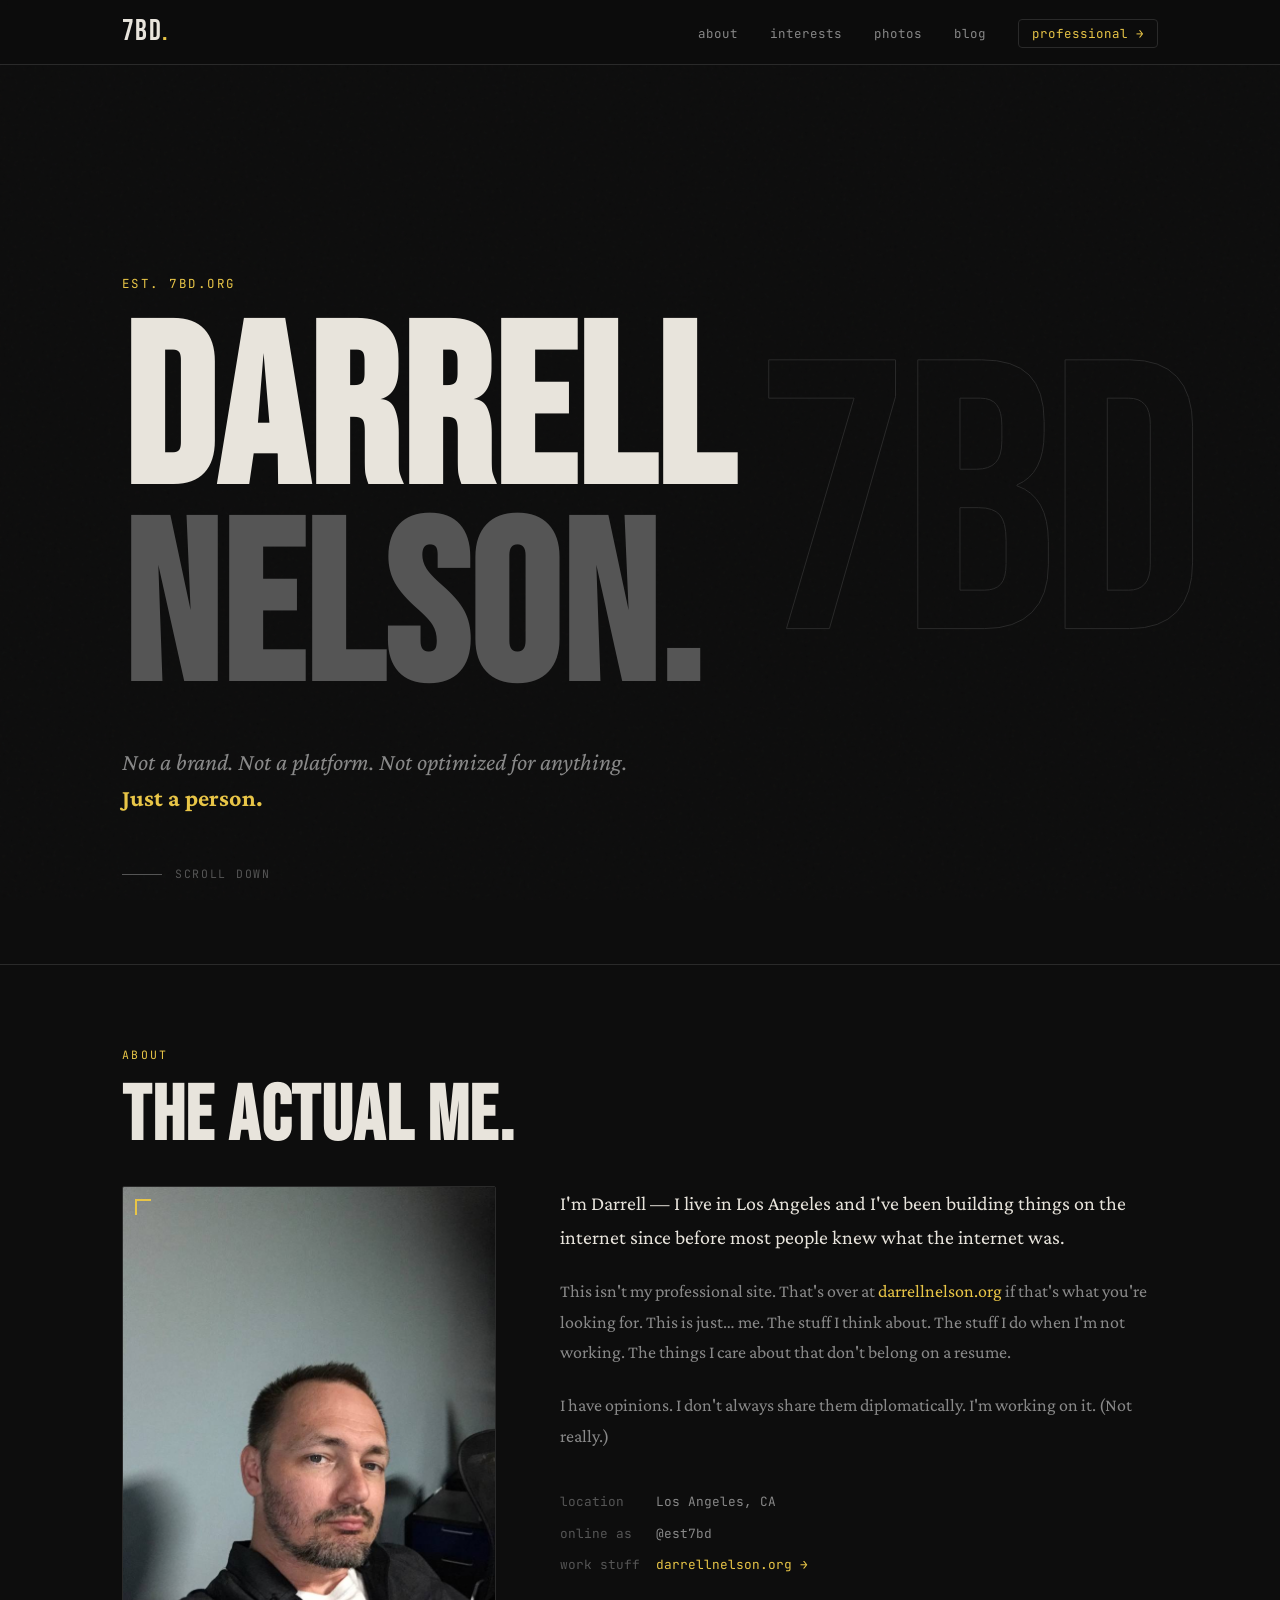
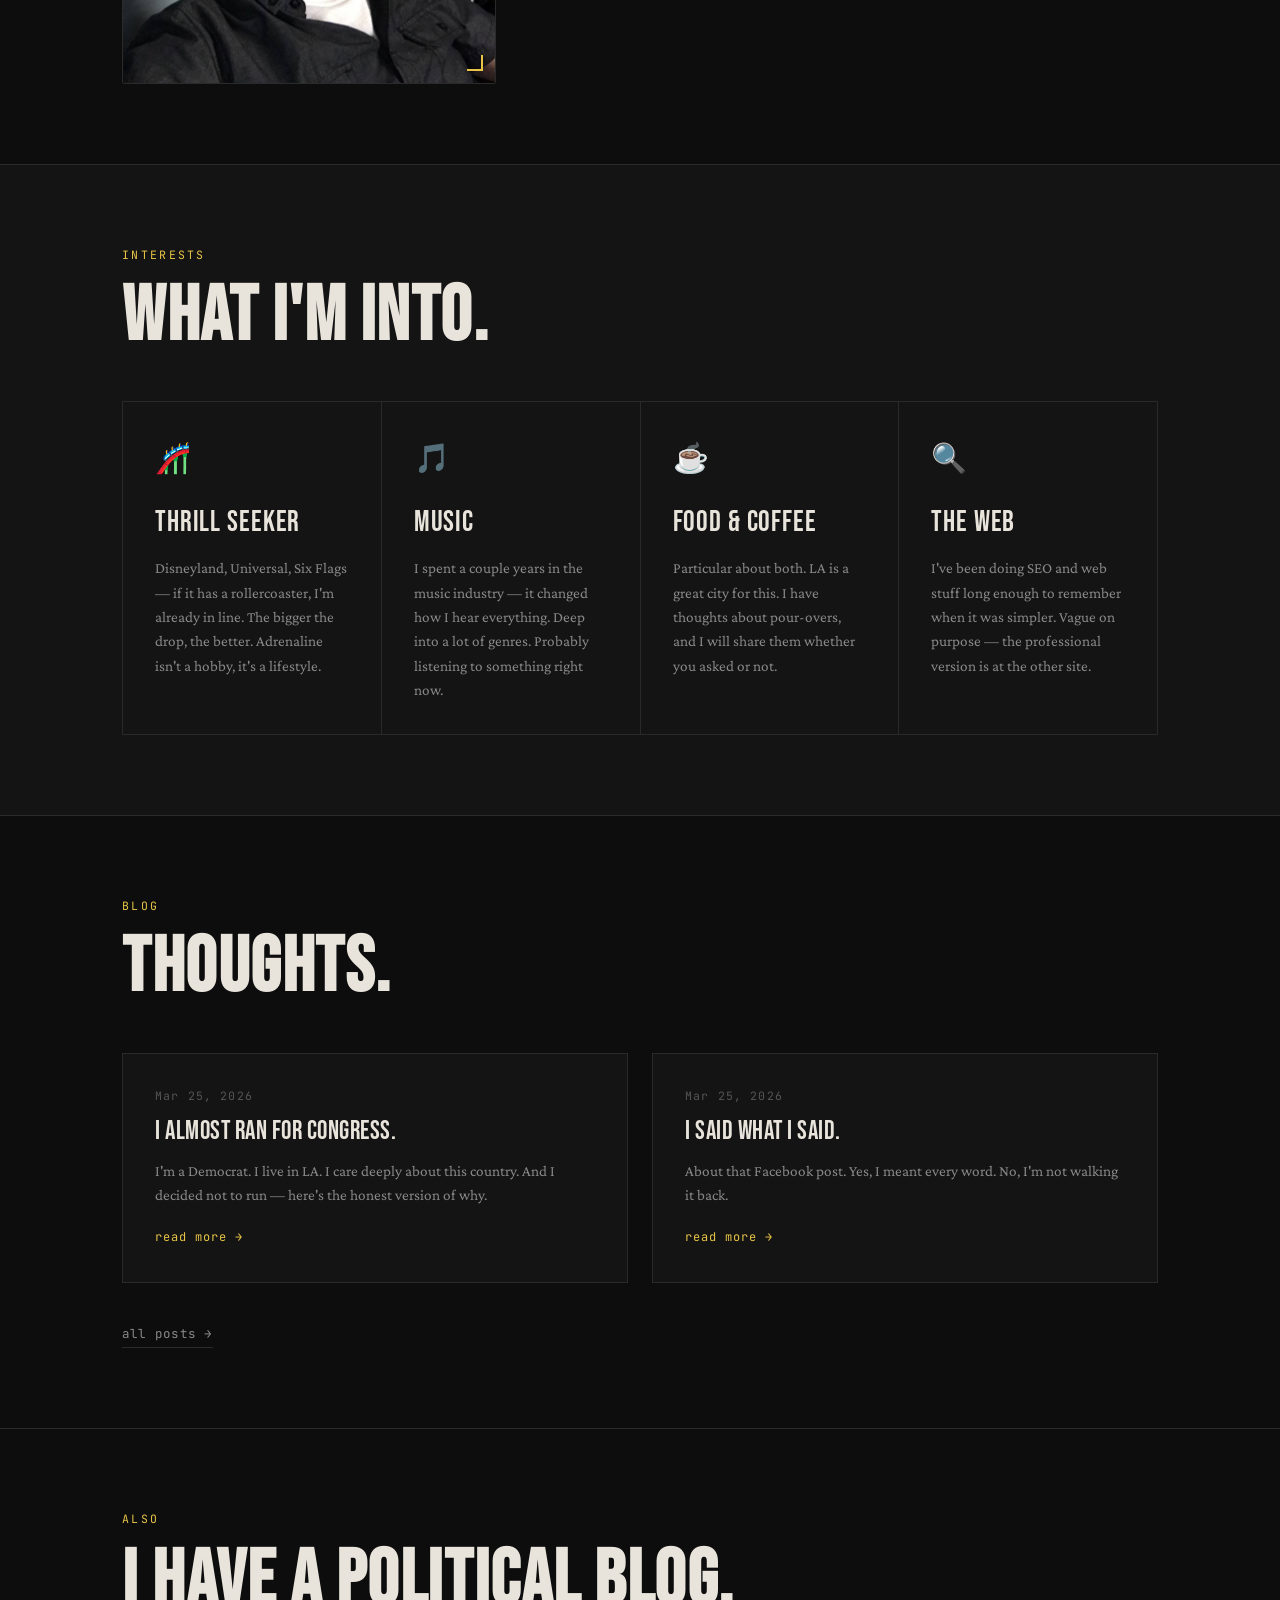
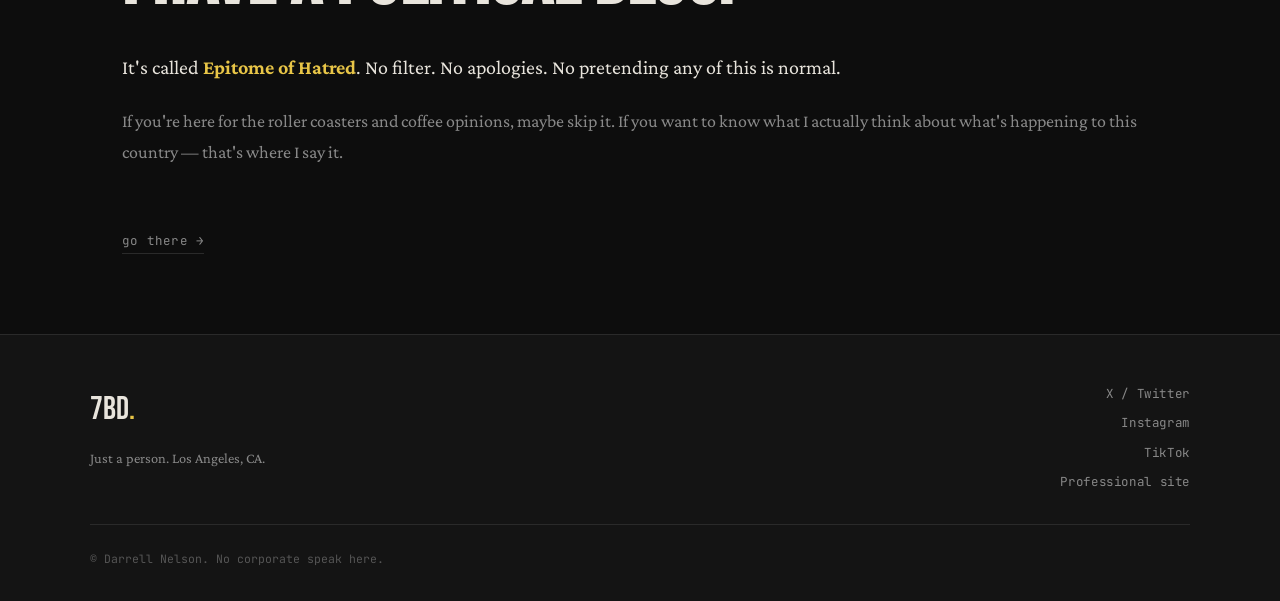
==== commit 87bf2ee8: "Add files via upload" ====
--- a/index.html
+++ b/index.html
@@ -330,7 +330,7 @@
                 <div class="about-grid">
                     <!-- Updated Photo Slot -->
                     <div class="about-photo-slot">
-                        <img src="/assets/img/darrell-home.jpg" 
+                        <img src="/assets/img/photos/darrell-home.jpg" 
                              alt="Darrell Nelson" 
                              loading="lazy">
                         <div class="corner tl"></div>
@@ -417,6 +417,21 @@
                 <a href="/blog" class="view-all">all posts →</a>
             </div>
         </section>
+
+        <hr class="divider">
+
+        <!-- EOH -->
+        <section id="eoh">
+            <div class="section">
+                <span class="section-label">also</span>
+                <h2 class="section-title">I have a political blog.</h2>
+                <div class="about-text">
+                    <p>It's called <a href="https://epitomeofhatred.com" target="_blank" rel="noopener"><strong>Epitome of Hatred</strong></a>. No filter. No apologies. No pretending any of this is normal.</p>
+                    <p>If you're here for the roller coasters and coffee opinions, maybe skip it. If you want to know what I actually think about what's happening to this country — that's where I say it.</p>
+                    <a href="https://epitomeofhatred.com" target="_blank" rel="noopener" class="view-all">go there →</a>
+                </div>
+            </div>
+        </section>
     </main>
 
     <div id="footer-placeholder"></div>
